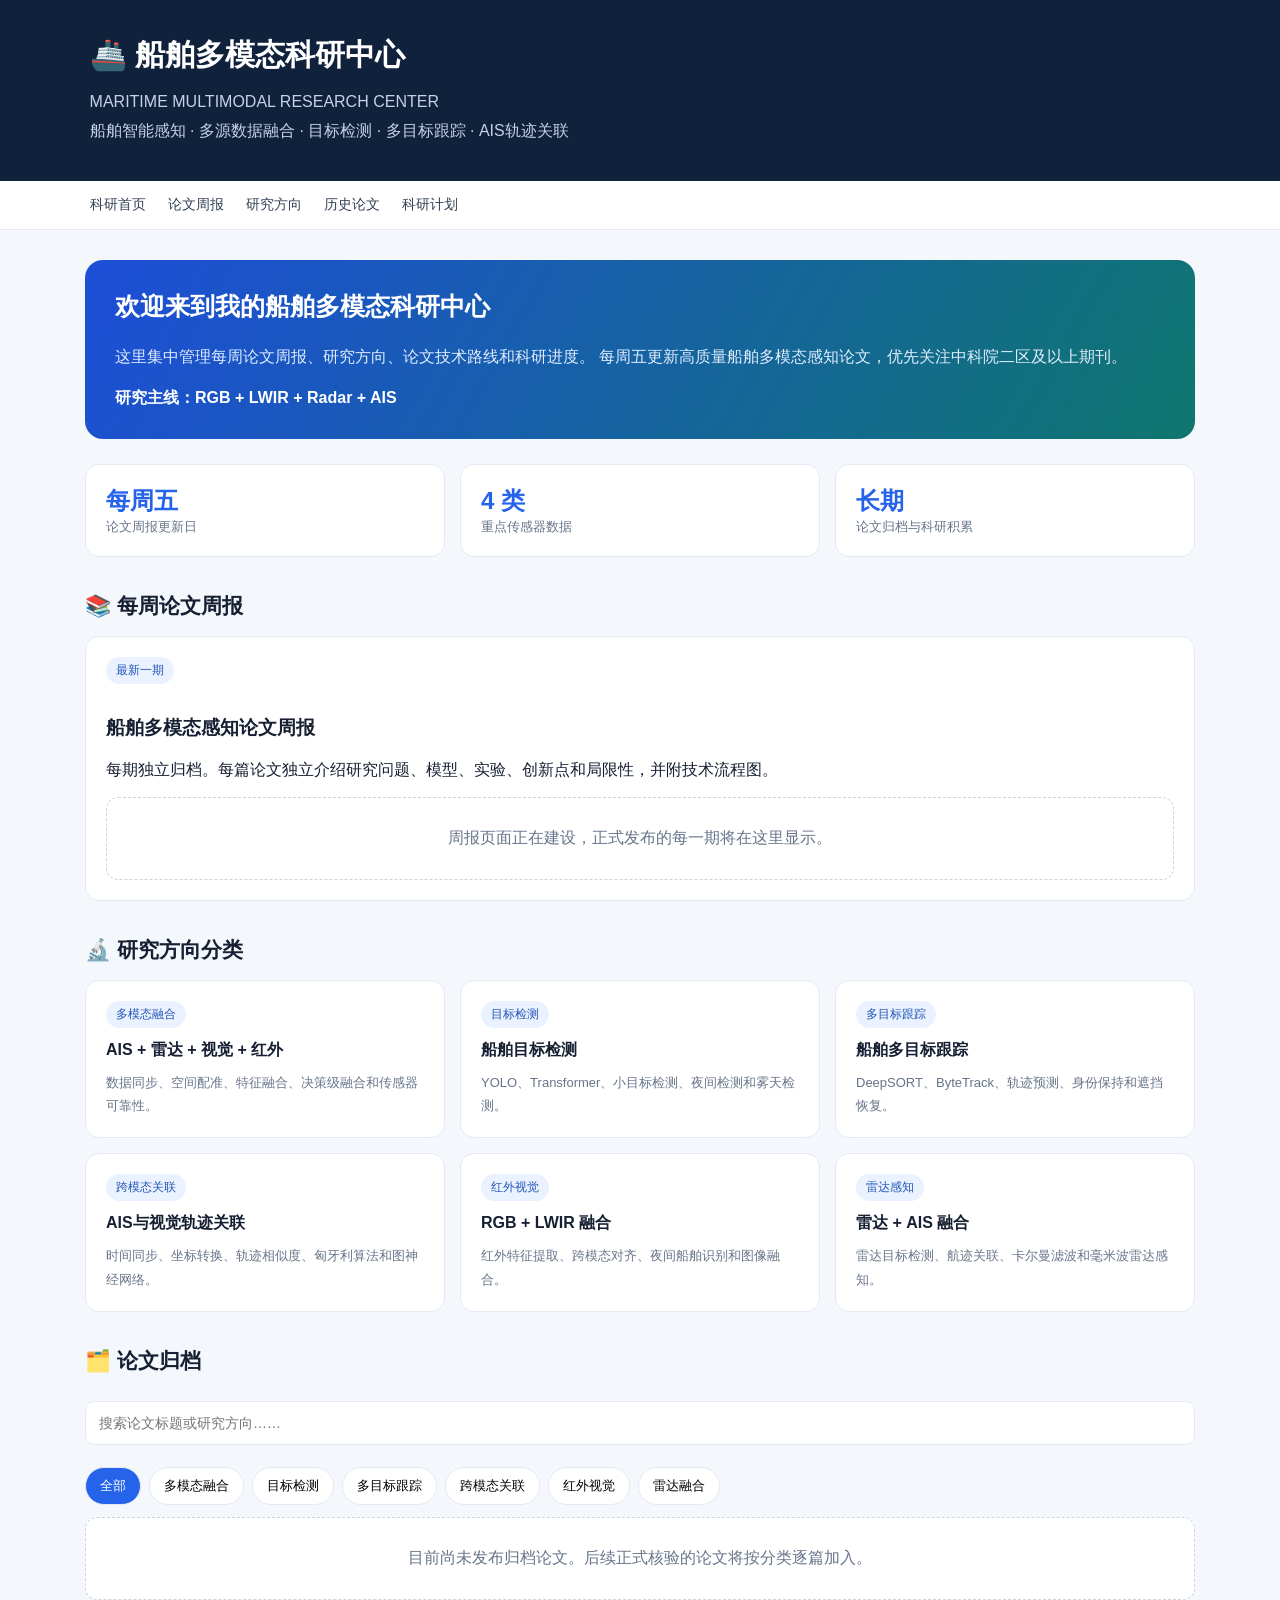
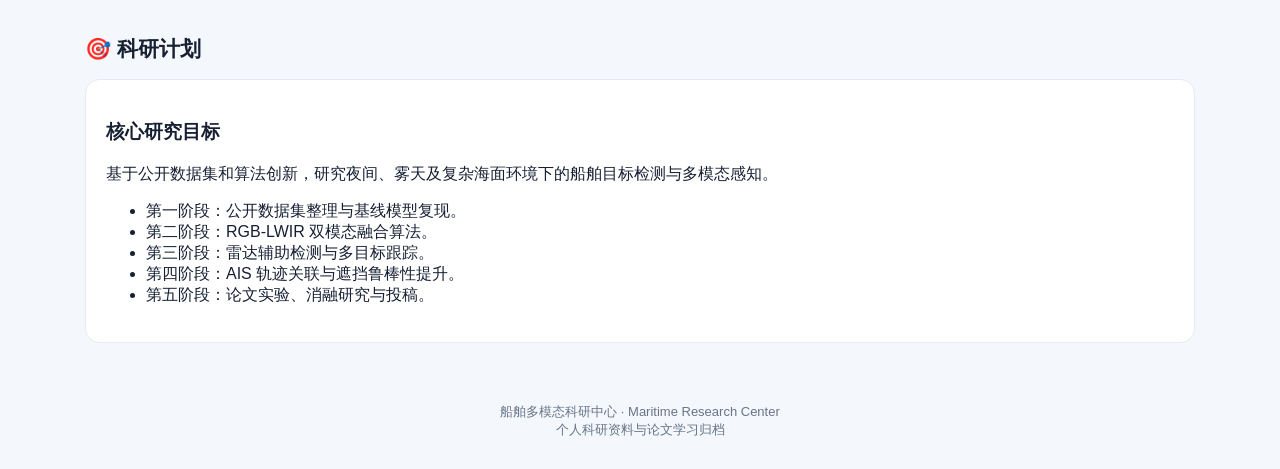
==== index.html @ fa02d057 "Add initial HTML structure for research center" ====
<!DOCTYPE html>
<html lang="zh-CN">
<head>
<meta charset="UTF-8">
<meta name="viewport" content="width=device-width, initial-scale=1.0">
<title>船舶多模态科研中心</title>
<style>
:root {
  --bg:#f4f7fb;--card:#fff;--text:#172033;
  --muted:#68758a;--blue:#2563eb;--line:#e5eaf2;
}
*{box-sizing:border-box}
body{margin:0;background:var(--bg);color:var(--text);
font-family:"Microsoft YaHei",Arial,sans-serif}
header{background:#10213c;color:white;padding:35px 7%}
header h1{font-size:30px;margin:0 0 12px}
header p{color:#c5d2e5;line-height:1.8;margin:0}
nav{background:white;padding:15px 7%;display:flex;
gap:22px;flex-wrap:wrap;border-bottom:1px solid var(--line)}
nav a{color:#334155;text-decoration:none;font-size:14px}
nav a:hover{color:var(--blue)}
main{max-width:1150px;margin:30px auto;padding:0 20px}
.hero{background:linear-gradient(120deg,#1d4ed8,#0f766e);
color:white;border-radius:18px;padding:30px;margin-bottom:25px}
.hero h2{margin-top:0;font-size:25px}
.hero p{line-height:1.8;color:#e0edff}
.stats{display:grid;grid-template-columns:repeat(3,1fr);
gap:15px;margin:20px 0}
.stat,.panel,.category{background:var(--card);
border:1px solid var(--line);border-radius:14px;padding:20px}
.stat strong{font-size:24px;color:var(--blue);display:block}
.stat span{font-size:13px;color:var(--muted)}
h2.section{font-size:21px;margin:35px 0 16px}
.grid{display:grid;grid-template-columns:repeat(3,1fr);gap:15px}
.category{cursor:pointer;transition:.2s}
.category:hover{border-color:var(--blue);transform:translateY(-2px)}
.category h3{font-size:16px;margin:0 0 10px}
.category p{font-size:13px;color:var(--muted);line-height:1.8;margin:0}
.tag{display:inline-block;background:#eaf1ff;color:#2457b5;
padding:5px 10px;border-radius:20px;font-size:12px;margin-bottom:12px}
.search{width:100%;padding:13px;border:1px solid var(--line);
border-radius:9px;font-size:14px;margin:10px 0}
.filters{display:flex;flex-wrap:wrap;gap:8px;margin:12px 0}
.filters button{border:1px solid var(--line);background:white;
padding:9px 14px;border-radius:20px;cursor:pointer}
.filters button.active{background:var(--blue);color:white}
.report{padding:18px;border:1px solid var(--line);
border-radius:12px;margin:12px 0;background:white}
.report h3{margin:0 0 8px;font-size:17px}
.report p{color:var(--muted);font-size:13px;line-height:1.8}
.empty{padding:30px;text-align:center;color:var(--muted);
background:white;border:1px dashed #cbd5e1;border-radius:12px}
footer{text-align:center;padding:30px;color:var(--muted);font-size:13px}
@media(max-width:700px){
.grid{grid-template-columns:1fr}
.stats{grid-template-columns:1fr}
header h1{font-size:24px}
}
</style>
</head>
<body>

<header>
<h1>🚢 船舶多模态科研中心</h1>
<p>MARITIME MULTIMODAL RESEARCH CENTER</p>
<p>船舶智能感知 · 多源数据融合 · 目标检测 · 多目标跟踪 · AIS轨迹关联</p>
</header>

<nav>
<a href="#home">科研首页</a>
<a href="#weekly">论文周报</a>
<a href="#categories">研究方向</a>
<a href="#archive">历史论文</a>
<a href="#plan">科研计划</a>
</nav>

<main id="home">
<section class="hero">
<h2>欢迎来到我的船舶多模态科研中心</h2>
<p>这里集中管理每周论文周报、研究方向、论文技术路线和科研进度。
每周五更新高质量船舶多模态感知论文，优先关注中科院二区及以上期刊。</p>
<strong>研究主线：RGB + LWIR + Radar + AIS</strong>
</section>

<div class="stats">
<div class="stat"><strong>每周五</strong><span>论文周报更新日</span></div>
<div class="stat"><strong>4 类</strong><span>重点传感器数据</span></div>
<div class="stat"><strong>长期</strong><span>论文归档与科研积累</span></div>
</div>

<h2 class="section" id="weekly">📚 每周论文周报</h2>
<div class="panel">
<span class="tag">最新一期</span>
<h3>船舶多模态感知论文周报</h3>
<p>每期独立归档。每篇论文独立介绍研究问题、模型、实验、创新点和局限性，并附技术流程图。</p>
<div class="empty">周报页面正在建设，正式发布的每一期将在这里显示。</div>
</div>

<h2 class="section" id="categories">🔬 研究方向分类</h2>
<div class="grid">
<div class="category" data-cat="fusion">
<span class="tag">多模态融合</span>
<h3>AIS + 雷达 + 视觉 + 红外</h3>
<p>数据同步、空间配准、特征融合、决策级融合和传感器可靠性。</p>
</div>
<div class="category" data-cat="detection">
<span class="tag">目标检测</span>
<h3>船舶目标检测</h3>
<p>YOLO、Transformer、小目标检测、夜间检测和雾天检测。</p>
</div>
<div class="category" data-cat="tracking">
<span class="tag">多目标跟踪</span>
<h3>船舶多目标跟踪</h3>
<p>DeepSORT、ByteTrack、轨迹预测、身份保持和遮挡恢复。</p>
</div>
<div class="category" data-cat="association">
<span class="tag">跨模态关联</span>
<h3>AIS与视觉轨迹关联</h3>
<p>时间同步、坐标转换、轨迹相似度、匈牙利算法和图神经网络。</p>
</div>
<div class="category" data-cat="infrared">
<span class="tag">红外视觉</span>
<h3>RGB + LWIR 融合</h3>
<p>红外特征提取、跨模态对齐、夜间船舶识别和图像融合。</p>
</div>
<div class="category" data-cat="radar">
<span class="tag">雷达感知</span>
<h3>雷达 + AIS 融合</h3>
<p>雷达目标检测、航迹关联、卡尔曼滤波和毫米波雷达感知。</p>
</div>
</div>

<h2 class="section" id="archive">🗂️ 论文归档</h2>
<input class="search" id="search" placeholder="搜索论文标题或研究方向……">
<div class="filters" id="filters">
<button class="active" data-filter="all">全部</button>
<button data-filter="fusion">多模态融合</button>
<button data-filter="detection">目标检测</button>
<button data-filter="tracking">多目标跟踪</button>
<button data-filter="association">跨模态关联</button>
<button data-filter="infrared">红外视觉</button>
<button data-filter="radar">雷达融合</button>
</div>
<div id="reports">
<div class="empty">目前尚未发布归档论文。后续正式核验的论文将按分类逐篇加入。</div>
</div>

<h2 class="section" id="plan">🎯 科研计划</h2>
<div class="panel">
<h3>核心研究目标</h3>
<p>基于公开数据集和算法创新，研究夜间、雾天及复杂海面环境下的船舶目标检测与多模态感知。</p>
<ul>
<li>第一阶段：公开数据集整理与基线模型复现。</li>
<li>第二阶段：RGB-LWIR 双模态融合算法。</li>
<li>第三阶段：雷达辅助检测与多目标跟踪。</li>
<li>第四阶段：AIS 轨迹关联与遮挡鲁棒性提升。</li>
<li>第五阶段：论文实验、消融研究与投稿。</li>
</ul>
</div>
</main>

<footer>
船舶多模态科研中心 · Maritime Research Center<br>
个人科研资料与论文学习归档
</footer>

<script>
const buttons=document.querySelectorAll('#filters button');
const search=document.getElementById('search');
const cards=document.querySelectorAll('.category');
let current='all';

function update(){
 const q=search.value.toLowerCase();
 cards.forEach(card=>{
  const category=card.dataset.cat;
  const visible=(current==='all'||category===current)&&
   card.innerText.toLowerCase().includes(q);
  card.style.display=visible?'block':'none';
 });
}
buttons.forEach(btn=>{
 btn.addEventListener('click',()=>{
  current=btn.dataset.filter;
  buttons.forEach(b=>b.classList.remove('active'));
  btn.classList.add('active');
  update();
 });
});
search.addEventListener('input',update);
cards.forEach(card=>{
 card.addEventListener('click',()=>{
  current=card.dataset.cat;
  buttons.forEach(b=>{
   b.classList.toggle('active',b.dataset.filter===current);
  });
  update();
  document.getElementById('archive').scrollIntoView({behavior:'smooth'});
 });
});
</script>
</body>
</html>
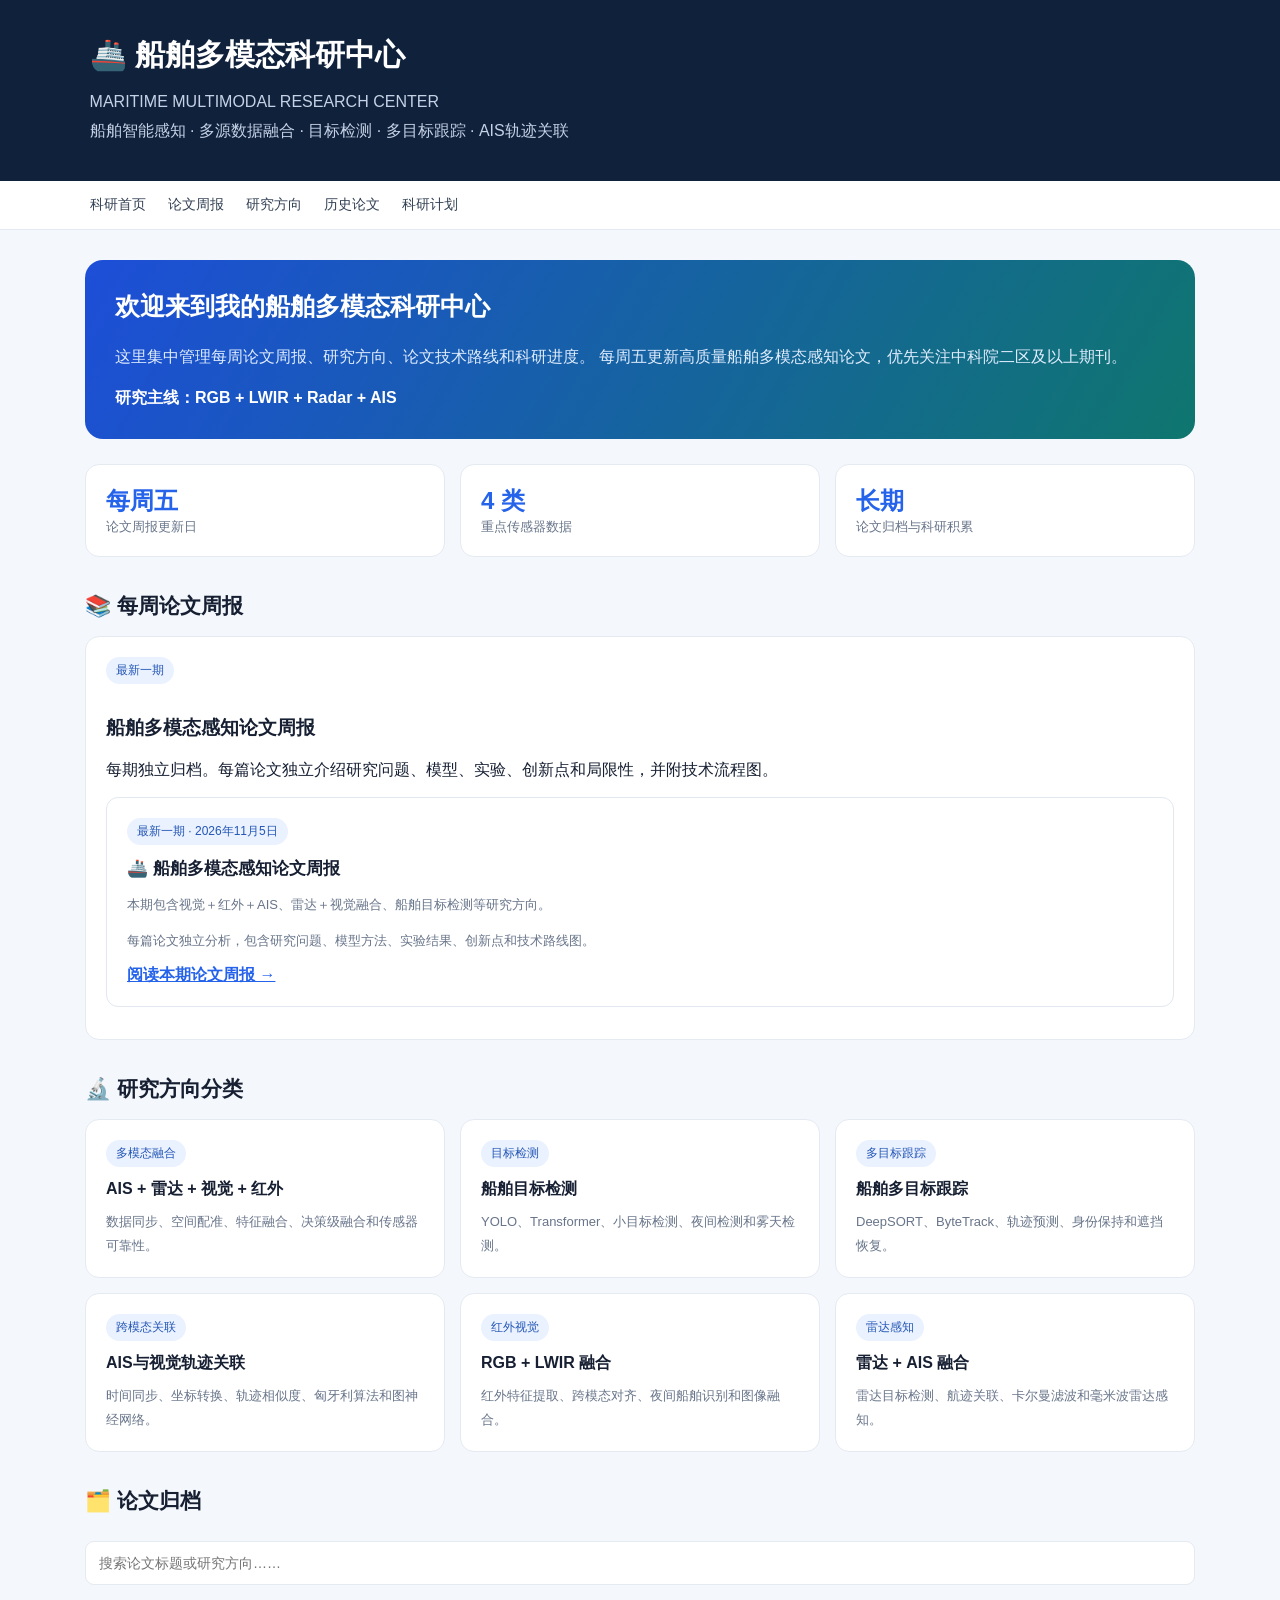
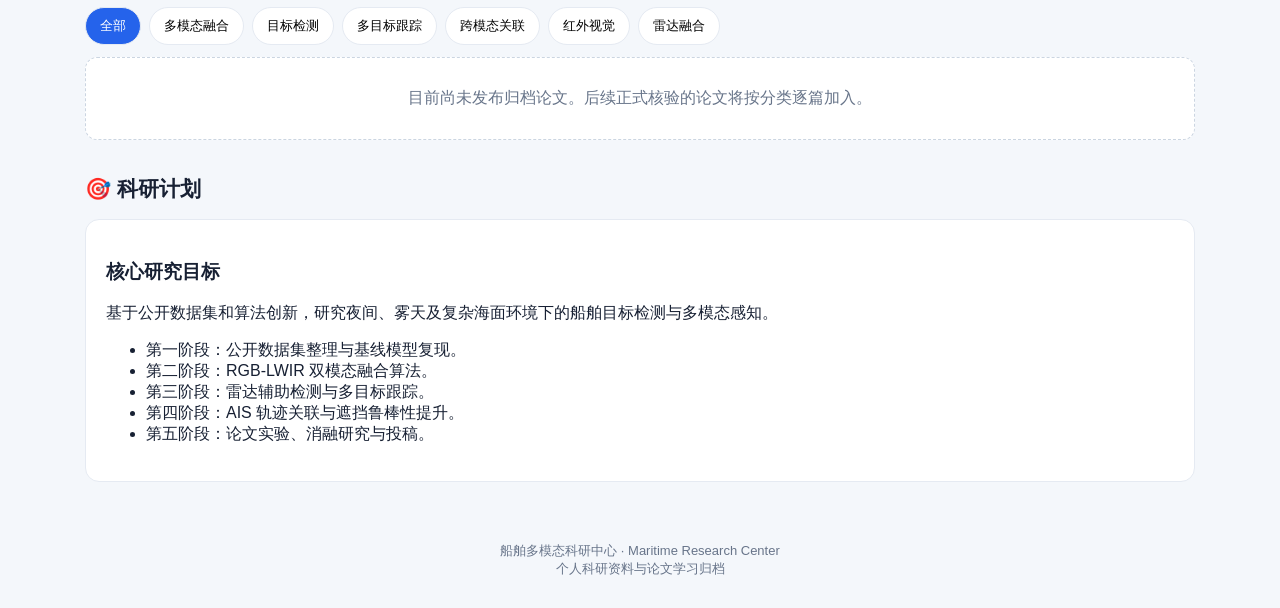
==== commit a8129d40: "Connect weekly report to homepage Added a new report section with details about the latest issue of " ====
--- a/index.html
+++ b/index.html
@@ -94,7 +94,17 @@
 <span class="tag">最新一期</span>
 <h3>船舶多模态感知论文周报</h3>
 <p>每期独立归档。每篇论文独立介绍研究问题、模型、实验、创新点和局限性，并附技术流程图。</p>
-<div class="empty">周报页面正在建设，正式发布的每一期将在这里显示。</div>
+
+<div class="report" style="padding:20px;border:1px solid #e2e8f0;border-radius:12px;margin-top:15px;background:white">
+  <span class="tag">最新一期 · 2026年11月5日</span>
+  <h3>🚢 船舶多模态感知论文周报</h3>
+  <p>本期包含视觉＋红外＋AIS、雷达＋视觉融合、船舶目标检测等研究方向。</p>
+  <p>每篇论文独立分析，包含研究问题、模型方法、实验结果、创新点和技术路线图。</p>
+  <a href="reports/2026-11-05.html" target="_blank" style="color:#2563eb;font-weight:bold">
+    阅读本期论文周报 →
+  </a>
+</div>
+
 </div>
 
 <h2 class="section" id="categories">🔬 研究方向分类</h2>
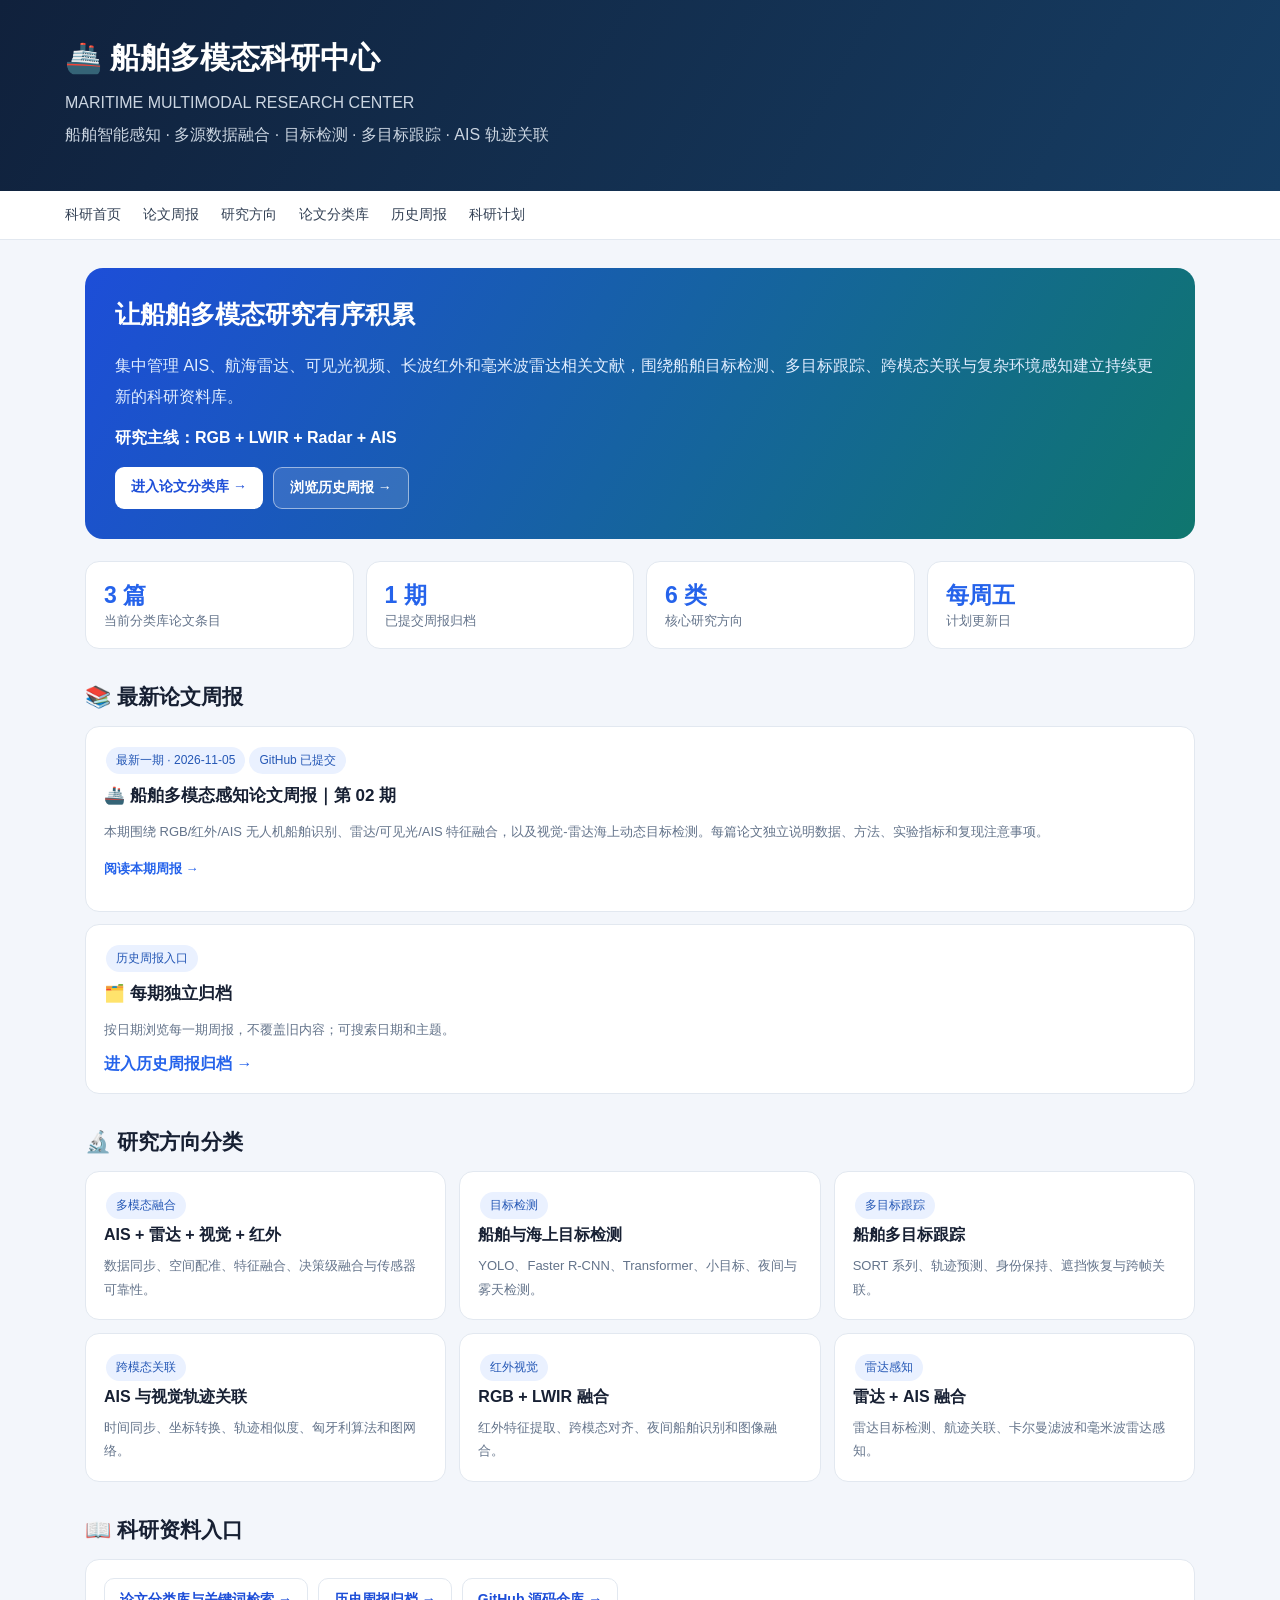
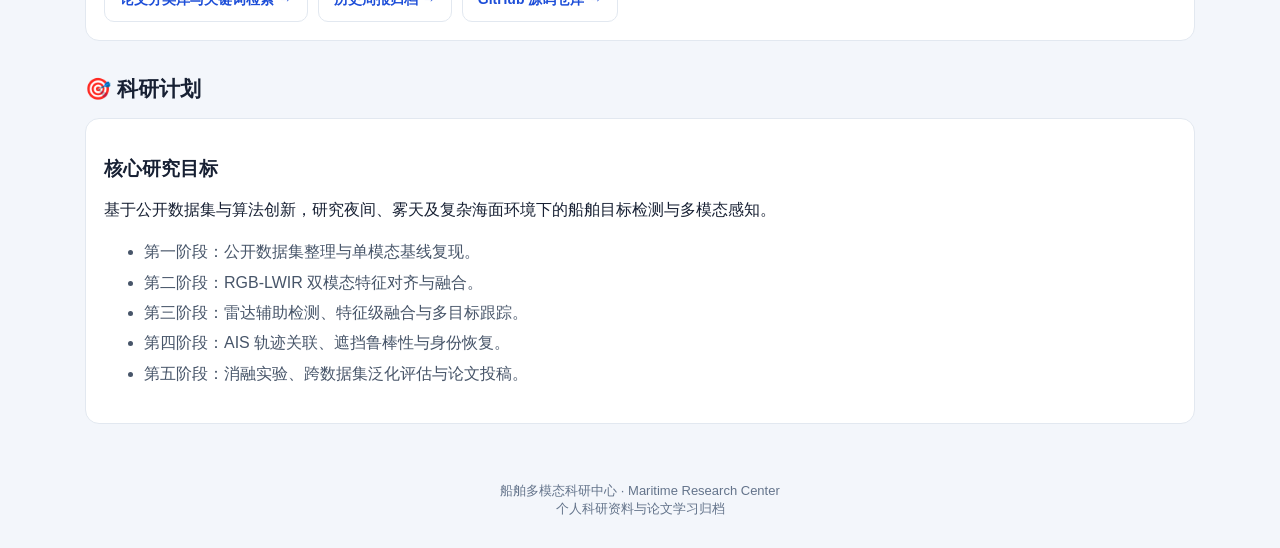
==== commit b3905fbc: "Build research center homepage navigation" ====
--- a/index.html
+++ b/index.html
@@ -1,214 +1,90 @@
-
 <!DOCTYPE html>
 <html lang="zh-CN">
 <head>
 <meta charset="UTF-8">
-<meta name="viewport" content="width=device-width, initial-scale=1.0">
+<meta name="viewport" content="width=device-width, initial-scale=1">
+<meta name="description" content="船舶多模态科研中心：AIS、雷达、可见光、长波红外融合，船舶检测、跟踪与轨迹关联研究。">
 <title>船舶多模态科研中心</title>
 <style>
-:root {
-  --bg:#f4f7fb;--card:#fff;--text:#172033;
-  --muted:#68758a;--blue:#2563eb;--line:#e5eaf2;
-}
-*{box-sizing:border-box}
-body{margin:0;background:var(--bg);color:var(--text);
-font-family:"Microsoft YaHei",Arial,sans-serif}
-header{background:#10213c;color:white;padding:35px 7%}
-header h1{font-size:30px;margin:0 0 12px}
-header p{color:#c5d2e5;line-height:1.8;margin:0}
-nav{background:white;padding:15px 7%;display:flex;
-gap:22px;flex-wrap:wrap;border-bottom:1px solid var(--line)}
-nav a{color:#334155;text-decoration:none;font-size:14px}
-nav a:hover{color:var(--blue)}
-main{max-width:1150px;margin:30px auto;padding:0 20px}
-.hero{background:linear-gradient(120deg,#1d4ed8,#0f766e);
-color:white;border-radius:18px;padding:30px;margin-bottom:25px}
-.hero h2{margin-top:0;font-size:25px}
-.hero p{line-height:1.8;color:#e0edff}
-.stats{display:grid;grid-template-columns:repeat(3,1fr);
-gap:15px;margin:20px 0}
-.stat,.panel,.category{background:var(--card);
-border:1px solid var(--line);border-radius:14px;padding:20px}
-.stat strong{font-size:24px;color:var(--blue);display:block}
-.stat span{font-size:13px;color:var(--muted)}
-h2.section{font-size:21px;margin:35px 0 16px}
-.grid{display:grid;grid-template-columns:repeat(3,1fr);gap:15px}
-.category{cursor:pointer;transition:.2s}
-.category:hover{border-color:var(--blue);transform:translateY(-2px)}
-.category h3{font-size:16px;margin:0 0 10px}
-.category p{font-size:13px;color:var(--muted);line-height:1.8;margin:0}
-.tag{display:inline-block;background:#eaf1ff;color:#2457b5;
-padding:5px 10px;border-radius:20px;font-size:12px;margin-bottom:12px}
-.search{width:100%;padding:13px;border:1px solid var(--line);
-border-radius:9px;font-size:14px;margin:10px 0}
-.filters{display:flex;flex-wrap:wrap;gap:8px;margin:12px 0}
-.filters button{border:1px solid var(--line);background:white;
-padding:9px 14px;border-radius:20px;cursor:pointer}
-.filters button.active{background:var(--blue);color:white}
-.report{padding:18px;border:1px solid var(--line);
-border-radius:12px;margin:12px 0;background:white}
-.report h3{margin:0 0 8px;font-size:17px}
-.report p{color:var(--muted);font-size:13px;line-height:1.8}
-.empty{padding:30px;text-align:center;color:var(--muted);
-background:white;border:1px dashed #cbd5e1;border-radius:12px}
-footer{text-align:center;padding:30px;color:var(--muted);font-size:13px}
-@media(max-width:700px){
-.grid{grid-template-columns:1fr}
-.stats{grid-template-columns:1fr}
-header h1{font-size:24px}
-}
+:root{--bg:#f3f6fb;--card:#fff;--text:#172033;--muted:#64748b;--blue:#2563eb;--line:#e2e8f0;--navy:#10213c}
+*{box-sizing:border-box}html{scroll-behavior:smooth}body{margin:0;background:var(--bg);color:var(--text);font-family:"Microsoft YaHei",Arial,sans-serif}
+header{background:linear-gradient(120deg,#10213c,#163d63);color:#fff;padding:38px max(5%,calc((100% - 1150px)/2))}
+header h1{font-size:30px;margin:0 0 10px}header p{color:#cbd5e1;line-height:1.8;margin:3px 0}
+nav{background:#fff;padding:15px max(5%,calc((100% - 1150px)/2));display:flex;gap:22px;flex-wrap:wrap;border-bottom:1px solid var(--line);position:sticky;top:0;z-index:5}
+nav a{color:#334155;text-decoration:none;font-size:14px}nav a:hover{color:var(--blue)}
+main{max-width:1150px;margin:28px auto;padding:0 20px}.hero{background:linear-gradient(120deg,#1d4ed8,#0f766e);color:white;border-radius:18px;padding:30px;margin-bottom:22px}
+.hero h2{margin-top:0;font-size:25px}.hero p{line-height:1.9;color:#e0edff}.actions{display:flex;gap:10px;flex-wrap:wrap;margin-top:18px}.actions a{display:inline-block;padding:11px 16px;border-radius:9px;background:#fff;color:#1d4ed8;font-weight:700;text-decoration:none;font-size:14px}.actions a.secondary{background:#ffffff20;color:#fff;border:1px solid #ffffff80}
+.stats{display:grid;grid-template-columns:repeat(4,1fr);gap:12px;margin:18px 0 28px}.stat,.panel,.category,.report{background:var(--card);border:1px solid var(--line);border-radius:14px;padding:18px}.stat strong{font-size:23px;color:var(--blue);display:block}.stat span{font-size:13px;color:var(--muted)}
+h2.section{font-size:21px;margin:34px 0 15px}.grid{display:grid;grid-template-columns:repeat(3,1fr);gap:13px}.category{display:block;color:inherit;text-decoration:none;transition:.2s}.category:hover{border-color:var(--blue);transform:translateY(-2px)}.category h3{font-size:16px;margin:4px 0 8px}.category p{font-size:13px;color:var(--muted);line-height:1.8;margin:0}
+.tag{display:inline-block;background:#eaf1ff;color:#2457b5;padding:5px 10px;border-radius:20px;font-size:12px;margin:2px}
+.report{margin:12px 0}.report h3{margin:8px 0;font-size:17px}.report p{color:var(--muted);font-size:13px;line-height:1.8}.report a{font-weight:700;color:var(--blue);text-decoration:none}
+.links{display:flex;gap:10px;flex-wrap:wrap}.links a{display:inline-block;background:#fff;border:1px solid var(--line);padding:12px 15px;border-radius:10px;color:#1d4ed8;text-decoration:none;font-weight:700;font-size:14px}
+ul{line-height:1.9;color:#475569}footer{text-align:center;padding:30px;color:var(--muted);font-size:13px}
+@media(max-width:760px){.grid{grid-template-columns:1fr}.stats{grid-template-columns:repeat(2,1fr)}header h1{font-size:24px}.hero{padding:22px}}
 </style>
 </head>
 <body>
-
 <header>
 <h1>🚢 船舶多模态科研中心</h1>
 <p>MARITIME MULTIMODAL RESEARCH CENTER</p>
-<p>船舶智能感知 · 多源数据融合 · 目标检测 · 多目标跟踪 · AIS轨迹关联</p>
+<p>船舶智能感知 · 多源数据融合 · 目标检测 · 多目标跟踪 · AIS 轨迹关联</p>
 </header>
-
 <nav>
-<a href="#home">科研首页</a>
-<a href="#weekly">论文周报</a>
-<a href="#categories">研究方向</a>
-<a href="#archive">历史论文</a>
-<a href="#plan">科研计划</a>
+<a href="#home">科研首页</a><a href="#weekly">论文周报</a><a href="#categories">研究方向</a><a href="papers/index.html">论文分类库</a><a href="reports/index.html">历史周报</a><a href="#plan">科研计划</a>
 </nav>
-
 <main id="home">
 <section class="hero">
-<h2>欢迎来到我的船舶多模态科研中心</h2>
-<p>这里集中管理每周论文周报、研究方向、论文技术路线和科研进度。
-每周五更新高质量船舶多模态感知论文，优先关注中科院二区及以上期刊。</p>
+<h2>让船舶多模态研究有序积累</h2>
+<p>集中管理 AIS、航海雷达、可见光视频、长波红外和毫米波雷达相关文献，围绕船舶目标检测、多目标跟踪、跨模态关联与复杂环境感知建立持续更新的科研资料库。</p>
 <strong>研究主线：RGB + LWIR + Radar + AIS</strong>
+<div class="actions"><a href="papers/index.html">进入论文分类库 →</a><a class="secondary" href="reports/index.html">浏览历史周报 →</a></div>
 </section>
-
 <div class="stats">
-<div class="stat"><strong>每周五</strong><span>论文周报更新日</span></div>
-<div class="stat"><strong>4 类</strong><span>重点传感器数据</span></div>
-<div class="stat"><strong>长期</strong><span>论文归档与科研积累</span></div>
+<div class="stat"><strong>3 篇</strong><span>当前分类库论文条目</span></div>
+<div class="stat"><strong>1 期</strong><span>已提交周报归档</span></div>
+<div class="stat"><strong>6 类</strong><span>核心研究方向</span></div>
+<div class="stat"><strong>每周五</strong><span>计划更新日</span></div>
 </div>
 
-<h2 class="section" id="weekly">📚 每周论文周报</h2>
-<div class="panel">
-<span class="tag">最新一期</span>
-<h3>船舶多模态感知论文周报</h3>
-<p>每期独立归档。每篇论文独立介绍研究问题、模型、实验、创新点和局限性，并附技术流程图。</p>
-
-<div class="report" style="padding:20px;border:1px solid #e2e8f0;border-radius:12px;margin-top:15px;background:white">
-  <span class="tag">最新一期 · 2026年11月5日</span>
-  <h3>🚢 船舶多模态感知论文周报</h3>
-  <p>本期包含视觉＋红外＋AIS、雷达＋视觉融合、船舶目标检测等研究方向。</p>
-  <p>每篇论文独立分析，包含研究问题、模型方法、实验结果、创新点和技术路线图。</p>
-  <a href="reports/2026-11-05.html" target="_blank" style="color:#2563eb;font-weight:bold">
-    阅读本期论文周报 →
-  </a>
-</div>
-
-</div>
+<h2 class="section" id="weekly">📚 最新论文周报</h2>
+<section class="report">
+<span class="tag">最新一期 · 2026-11-05</span><span class="tag">GitHub 已提交</span>
+<h3>🚢 船舶多模态感知论文周报｜第 02 期</h3>
+<p>本期围绕 RGB/红外/AIS 无人机船舶识别、雷达/可见光/AIS 特征融合，以及视觉-雷达海上动态目标检测。每篇论文独立说明数据、方法、实验指标和复现注意事项。</p>
+<p><a href="reports/2026-11-05.html">阅读本期周报 →</a></p>
+</section>
+<section class="report">
+<span class="tag">历史周报入口</span>
+<h3>🗂️ 每期独立归档</h3>
+<p>按日期浏览每一期周报，不覆盖旧内容；可搜索日期和主题。</p>
+<a href="reports/index.html">进入历史周报归档 →</a>
+</section>
 
 <h2 class="section" id="categories">🔬 研究方向分类</h2>
 <div class="grid">
-<div class="category" data-cat="fusion">
-<span class="tag">多模态融合</span>
-<h3>AIS + 雷达 + 视觉 + 红外</h3>
-<p>数据同步、空间配准、特征融合、决策级融合和传感器可靠性。</p>
-</div>
-<div class="category" data-cat="detection">
-<span class="tag">目标检测</span>
-<h3>船舶目标检测</h3>
-<p>YOLO、Transformer、小目标检测、夜间检测和雾天检测。</p>
-</div>
-<div class="category" data-cat="tracking">
-<span class="tag">多目标跟踪</span>
-<h3>船舶多目标跟踪</h3>
-<p>DeepSORT、ByteTrack、轨迹预测、身份保持和遮挡恢复。</p>
-</div>
-<div class="category" data-cat="association">
-<span class="tag">跨模态关联</span>
-<h3>AIS与视觉轨迹关联</h3>
-<p>时间同步、坐标转换、轨迹相似度、匈牙利算法和图神经网络。</p>
-</div>
-<div class="category" data-cat="infrared">
-<span class="tag">红外视觉</span>
-<h3>RGB + LWIR 融合</h3>
-<p>红外特征提取、跨模态对齐、夜间船舶识别和图像融合。</p>
-</div>
-<div class="category" data-cat="radar">
-<span class="tag">雷达感知</span>
-<h3>雷达 + AIS 融合</h3>
-<p>雷达目标检测、航迹关联、卡尔曼滤波和毫米波雷达感知。</p>
-</div>
+<a class="category" href="papers/index.html#p-amgt"><span class="tag">多模态融合</span><h3>AIS + 雷达 + 视觉 + 红外</h3><p>数据同步、空间配准、特征融合、决策级融合与传感器可靠性。</p></a>
+<a class="category" href="papers/index.html#p-vision-radar"><span class="tag">目标检测</span><h3>船舶与海上目标检测</h3><p>YOLO、Faster R-CNN、Transformer、小目标、夜间与雾天检测。</p></a>
+<a class="category" href="papers/index.html#p-amgt"><span class="tag">多目标跟踪</span><h3>船舶多目标跟踪</h3><p>SORT 系列、轨迹预测、身份保持、遮挡恢复与跨帧关联。</p></a>
+<a class="category" href="papers/index.html#p-amgt"><span class="tag">跨模态关联</span><h3>AIS 与视觉轨迹关联</h3><p>时间同步、坐标转换、轨迹相似度、匈牙利算法和图网络。</p></a>
+<a class="category" href="papers/index.html#p-amgt"><span class="tag">红外视觉</span><h3>RGB + LWIR 融合</h3><p>红外特征提取、跨模态对齐、夜间船舶识别和图像融合。</p></a>
+<a class="category" href="papers/index.html#p-feature-ais"><span class="tag">雷达感知</span><h3>雷达 + AIS 融合</h3><p>雷达目标检测、航迹关联、卡尔曼滤波和毫米波雷达感知。</p></a>
 </div>
 
-<h2 class="section" id="archive">🗂️ 论文归档</h2>
-<input class="search" id="search" placeholder="搜索论文标题或研究方向……">
-<div class="filters" id="filters">
-<button class="active" data-filter="all">全部</button>
-<button data-filter="fusion">多模态融合</button>
-<button data-filter="detection">目标检测</button>
-<button data-filter="tracking">多目标跟踪</button>
-<button data-filter="association">跨模态关联</button>
-<button data-filter="infrared">红外视觉</button>
-<button data-filter="radar">雷达融合</button>
-</div>
-<div id="reports">
-<div class="empty">目前尚未发布归档论文。后续正式核验的论文将按分类逐篇加入。</div>
-</div>
+<h2 class="section">📖 科研资料入口</h2>
+<div class="panel links"><a href="papers/index.html">论文分类库与关键词检索 →</a><a href="reports/index.html">历史周报归档 →</a><a href="https://github.com/Defotls/maritime-research-center" target="_blank" rel="noopener">GitHub 源码仓库 →</a></div>
 
 <h2 class="section" id="plan">🎯 科研计划</h2>
-<div class="panel">
+<section class="panel">
 <h3>核心研究目标</h3>
-<p>基于公开数据集和算法创新，研究夜间、雾天及复杂海面环境下的船舶目标检测与多模态感知。</p>
+<p>基于公开数据集与算法创新，研究夜间、雾天及复杂海面环境下的船舶目标检测与多模态感知。</p>
 <ul>
-<li>第一阶段：公开数据集整理与基线模型复现。</li>
-<li>第二阶段：RGB-LWIR 双模态融合算法。</li>
-<li>第三阶段：雷达辅助检测与多目标跟踪。</li>
-<li>第四阶段：AIS 轨迹关联与遮挡鲁棒性提升。</li>
-<li>第五阶段：论文实验、消融研究与投稿。</li>
+<li>第一阶段：公开数据集整理与单模态基线复现。</li>
+<li>第二阶段：RGB-LWIR 双模态特征对齐与融合。</li>
+<li>第三阶段：雷达辅助检测、特征级融合与多目标跟踪。</li>
+<li>第四阶段：AIS 轨迹关联、遮挡鲁棒性与身份恢复。</li>
+<li>第五阶段：消融实验、跨数据集泛化评估与论文投稿。</li>
 </ul>
-</div>
+</section>
 </main>
-
-<footer>
-船舶多模态科研中心 · Maritime Research Center<br>
-个人科研资料与论文学习归档
-</footer>
-
-<script>
-const buttons=document.querySelectorAll('#filters button');
-const search=document.getElementById('search');
-const cards=document.querySelectorAll('.category');
-let current='all';
-
-function update(){
- const q=search.value.toLowerCase();
- cards.forEach(card=>{
-  const category=card.dataset.cat;
-  const visible=(current==='all'||category===current)&&
-   card.innerText.toLowerCase().includes(q);
-  card.style.display=visible?'block':'none';
- });
-}
-buttons.forEach(btn=>{
- btn.addEventListener('click',()=>{
-  current=btn.dataset.filter;
-  buttons.forEach(b=>b.classList.remove('active'));
-  btn.classList.add('active');
-  update();
- });
-});
-search.addEventListener('input',update);
-cards.forEach(card=>{
- card.addEventListener('click',()=>{
-  current=card.dataset.cat;
-  buttons.forEach(b=>{
-   b.classList.toggle('active',b.dataset.filter===current);
-  });
-  update();
-  document.getElementById('archive').scrollIntoView({behavior:'smooth'});
- });
-});
-</script>
-</body>
-</html>
+<footer>船舶多模态科研中心 · Maritime Research Center<br>个人科研资料与论文学习归档</footer>
+</body></html>
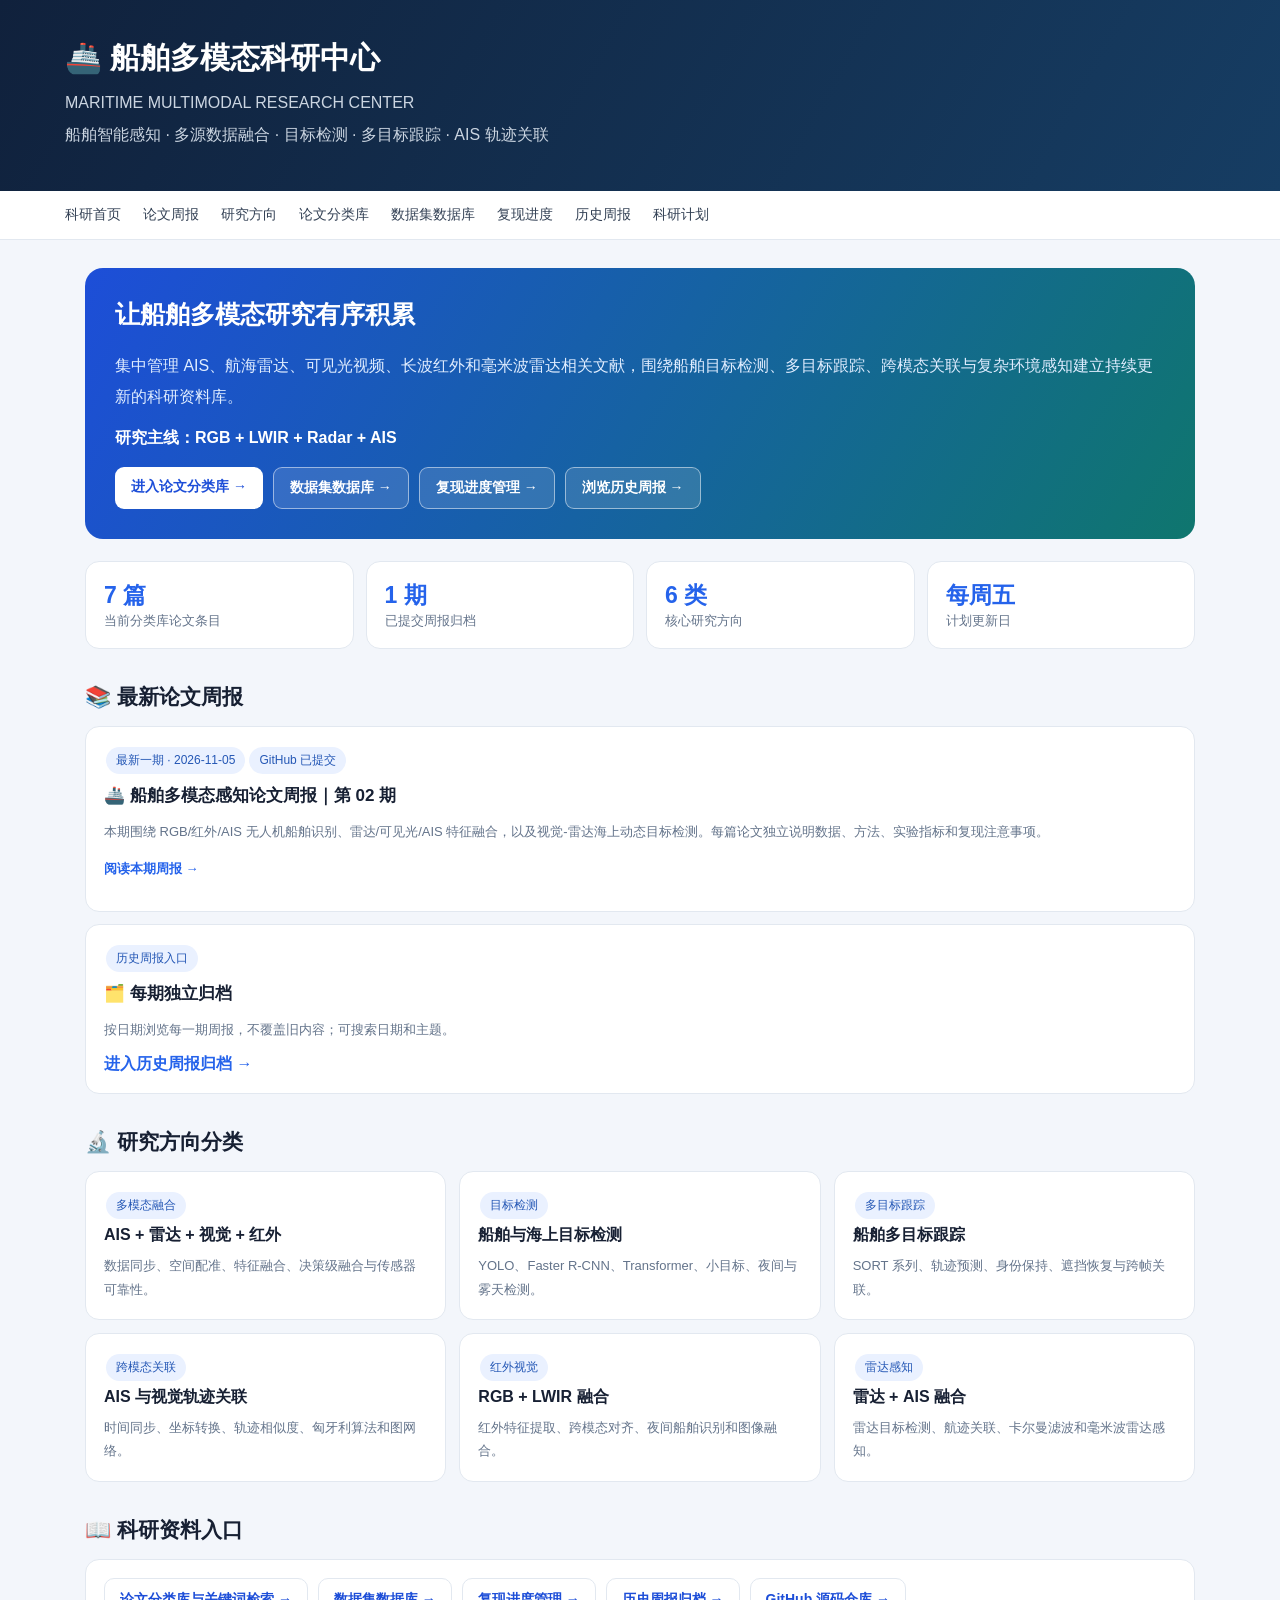
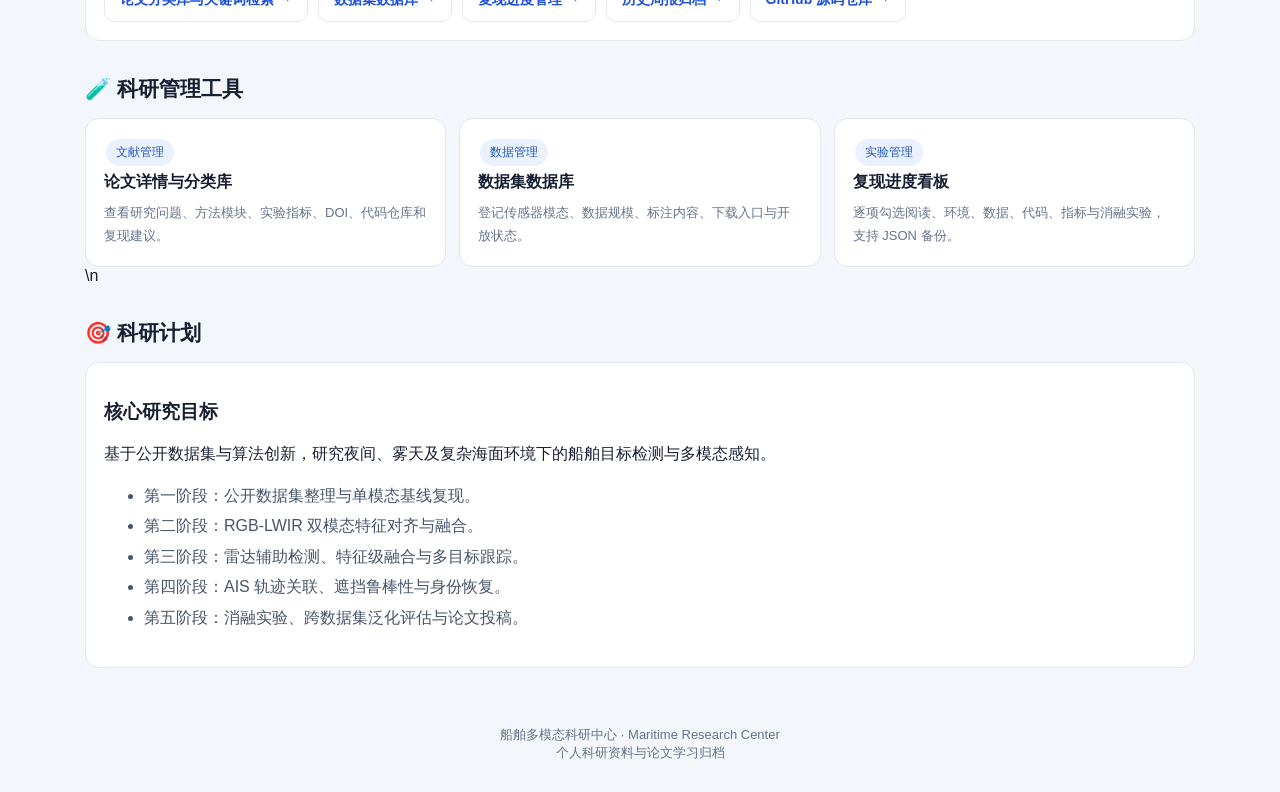
==== commit dbef98dd: "Upgrade maritime research center with paper details, dataset library and reproducibility tracker" ====
--- a/index.html
+++ b/index.html
@@ -30,17 +30,17 @@
 <p>船舶智能感知 · 多源数据融合 · 目标检测 · 多目标跟踪 · AIS 轨迹关联</p>
 </header>
 <nav>
-<a href="#home">科研首页</a><a href="#weekly">论文周报</a><a href="#categories">研究方向</a><a href="papers/index.html">论文分类库</a><a href="reports/index.html">历史周报</a><a href="#plan">科研计划</a>
+<a href="#home">科研首页</a><a href="#weekly">论文周报</a><a href="#categories">研究方向</a><a href="papers/index.html">论文分类库</a><a href="datasets/index.html">数据集数据库</a><a href="progress/index.html">复现进度</a><a href="reports/index.html">历史周报</a><a href="#plan">科研计划</a>
 </nav>
 <main id="home">
 <section class="hero">
 <h2>让船舶多模态研究有序积累</h2>
 <p>集中管理 AIS、航海雷达、可见光视频、长波红外和毫米波雷达相关文献，围绕船舶目标检测、多目标跟踪、跨模态关联与复杂环境感知建立持续更新的科研资料库。</p>
 <strong>研究主线：RGB + LWIR + Radar + AIS</strong>
-<div class="actions"><a href="papers/index.html">进入论文分类库 →</a><a class="secondary" href="reports/index.html">浏览历史周报 →</a></div>
+<div class="actions"><a href="papers/index.html">进入论文分类库 →</a><a class="secondary" href="datasets/index.html">数据集数据库 →</a><a class="secondary" href="progress/index.html">复现进度管理 →</a><a class="secondary" href="reports/index.html">浏览历史周报 →</a></div>
 </section>
 <div class="stats">
-<div class="stat"><strong>3 篇</strong><span>当前分类库论文条目</span></div>
+<div class="stat"><strong>7 篇</strong><span>当前分类库论文条目</span></div>
 <div class="stat"><strong>1 期</strong><span>已提交周报归档</span></div>
 <div class="stat"><strong>6 类</strong><span>核心研究方向</span></div>
 <div class="stat"><strong>每周五</strong><span>计划更新日</span></div>
@@ -71,9 +71,16 @@
 </div>
 
 <h2 class="section">📖 科研资料入口</h2>
-<div class="panel links"><a href="papers/index.html">论文分类库与关键词检索 →</a><a href="reports/index.html">历史周报归档 →</a><a href="https://github.com/Defotls/maritime-research-center" target="_blank" rel="noopener">GitHub 源码仓库 →</a></div>
+<div class="panel links"><a href="papers/index.html">论文分类库与关键词检索 →</a><a href="datasets/index.html">数据集数据库 →</a><a href="progress/index.html">复现进度管理 →</a><a href="reports/index.html">历史周报归档 →</a><a href="https://github.com/Defotls/maritime-research-center" target="_blank" rel="noopener">GitHub 源码仓库 →</a></div>
 
-<h2 class="section" id="plan">🎯 科研计划</h2>
+
+<h2 class="section">🧪 科研管理工具</h2>
+<div class="grid">
+<a class="category" href="papers/index.html"><span class="tag">文献管理</span><h3>论文详情与分类库</h3><p>查看研究问题、方法模块、实验指标、DOI、代码仓库和复现建议。</p></a>
+<a class="category" href="datasets/index.html"><span class="tag">数据管理</span><h3>数据集数据库</h3><p>登记传感器模态、数据规模、标注内容、下载入口与开放状态。</p></a>
+<a class="category" href="progress/index.html"><span class="tag">实验管理</span><h3>复现进度看板</h3><p>逐项勾选阅读、环境、数据、代码、指标与消融实验，支持 JSON 备份。</p></a>
+</div>
+\n<h2 class="section" id="plan">🎯 科研计划</h2>
 <section class="panel">
 <h3>核心研究目标</h3>
 <p>基于公开数据集与算法创新，研究夜间、雾天及复杂海面环境下的船舶目标检测与多模态感知。</p>
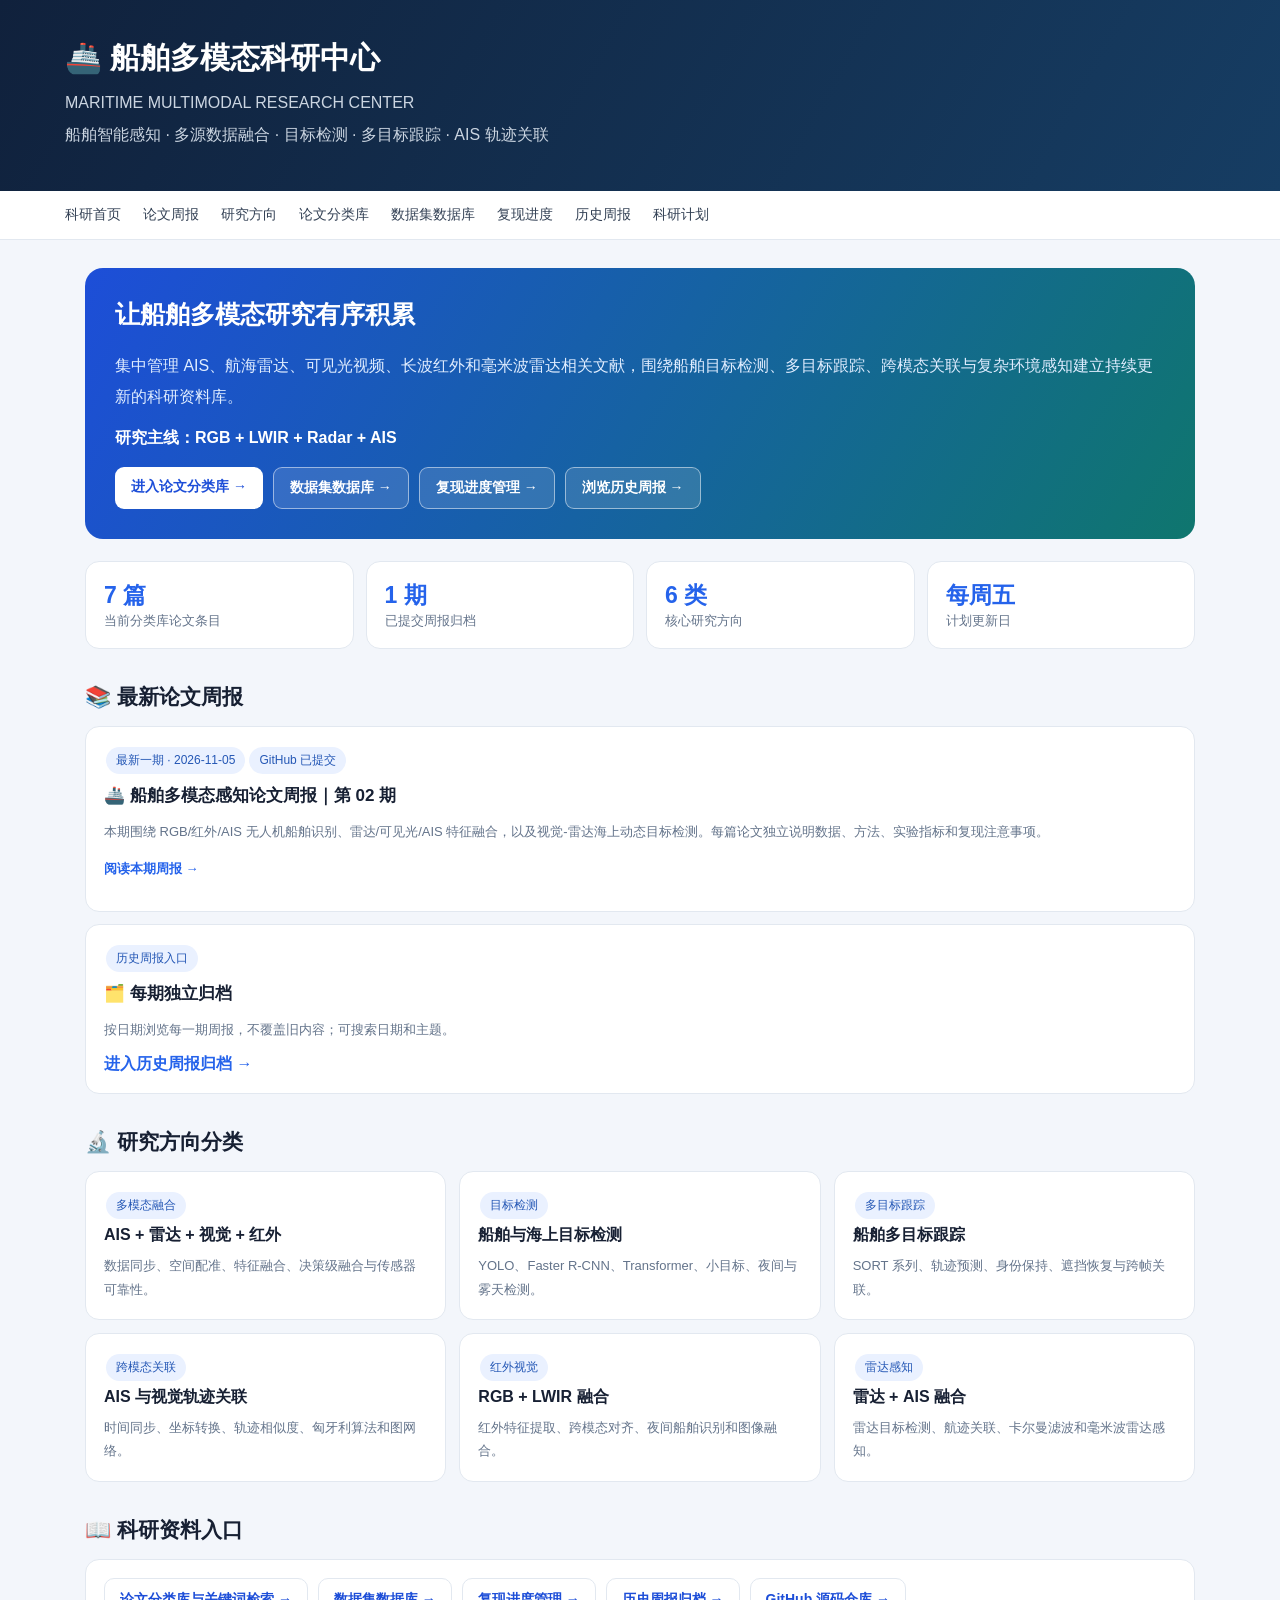
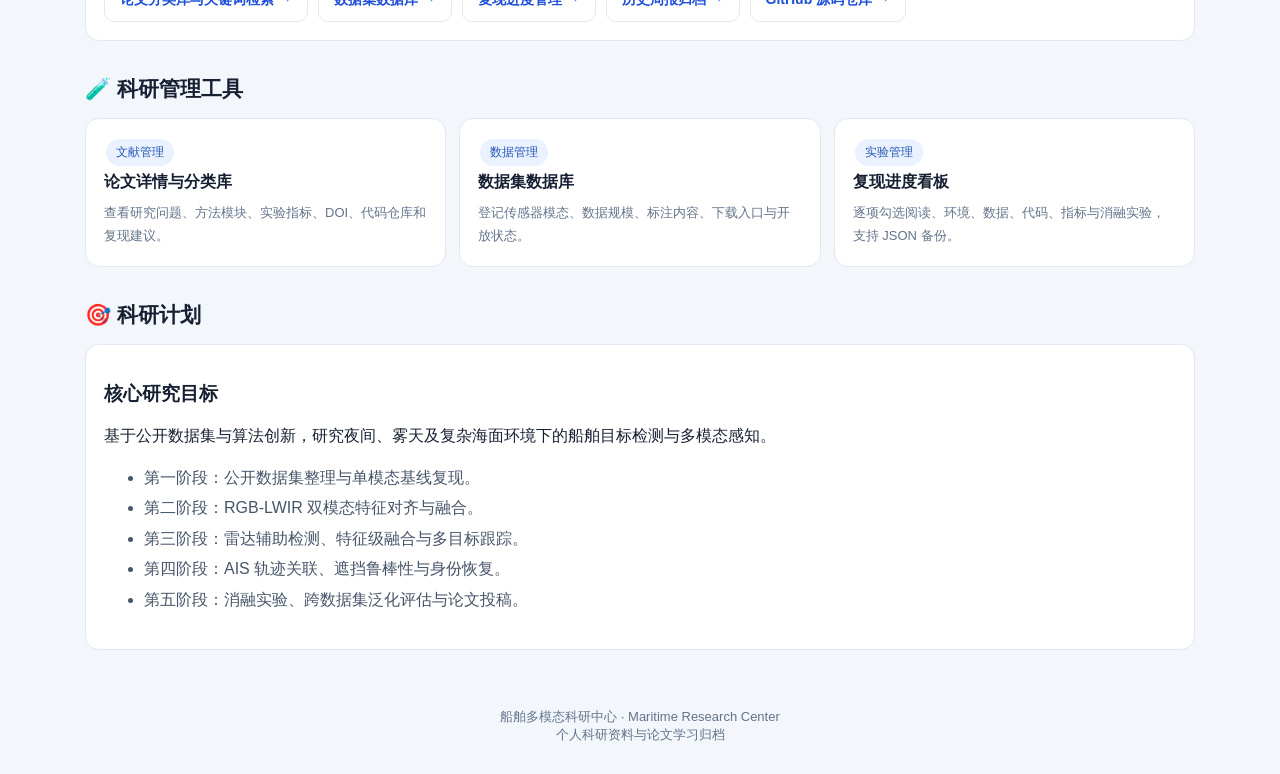
==== commit 9fc1ed65: "Polish navigation and reproduction tracker links" ====
--- a/index.html
+++ b/index.html
@@ -80,7 +80,8 @@
 <a class="category" href="datasets/index.html"><span class="tag">数据管理</span><h3>数据集数据库</h3><p>登记传感器模态、数据规模、标注内容、下载入口与开放状态。</p></a>
 <a class="category" href="progress/index.html"><span class="tag">实验管理</span><h3>复现进度看板</h3><p>逐项勾选阅读、环境、数据、代码、指标与消融实验，支持 JSON 备份。</p></a>
 </div>
-\n<h2 class="section" id="plan">🎯 科研计划</h2>
+
+<h2 class="section" id="plan">🎯 科研计划</h2>
 <section class="panel">
 <h3>核心研究目标</h3>
 <p>基于公开数据集与算法创新，研究夜间、雾天及复杂海面环境下的船舶目标检测与多模态感知。</p>
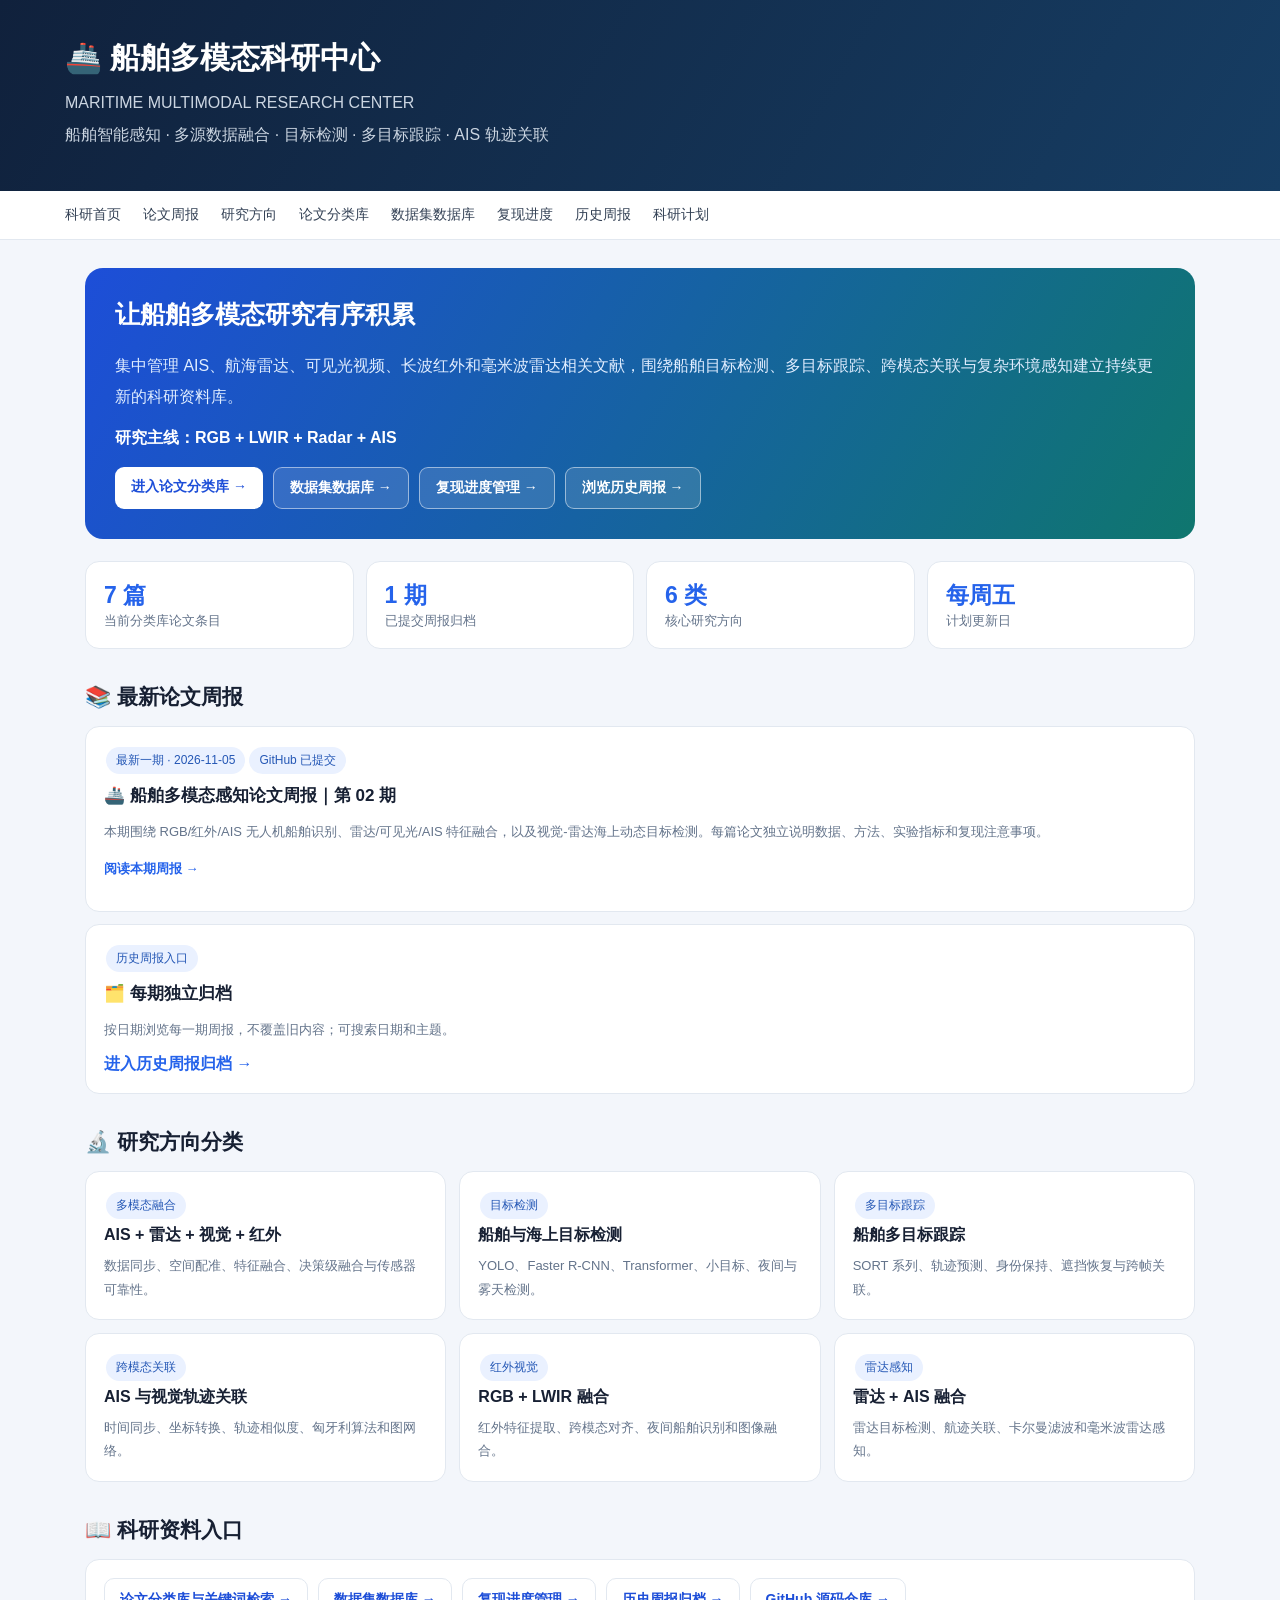
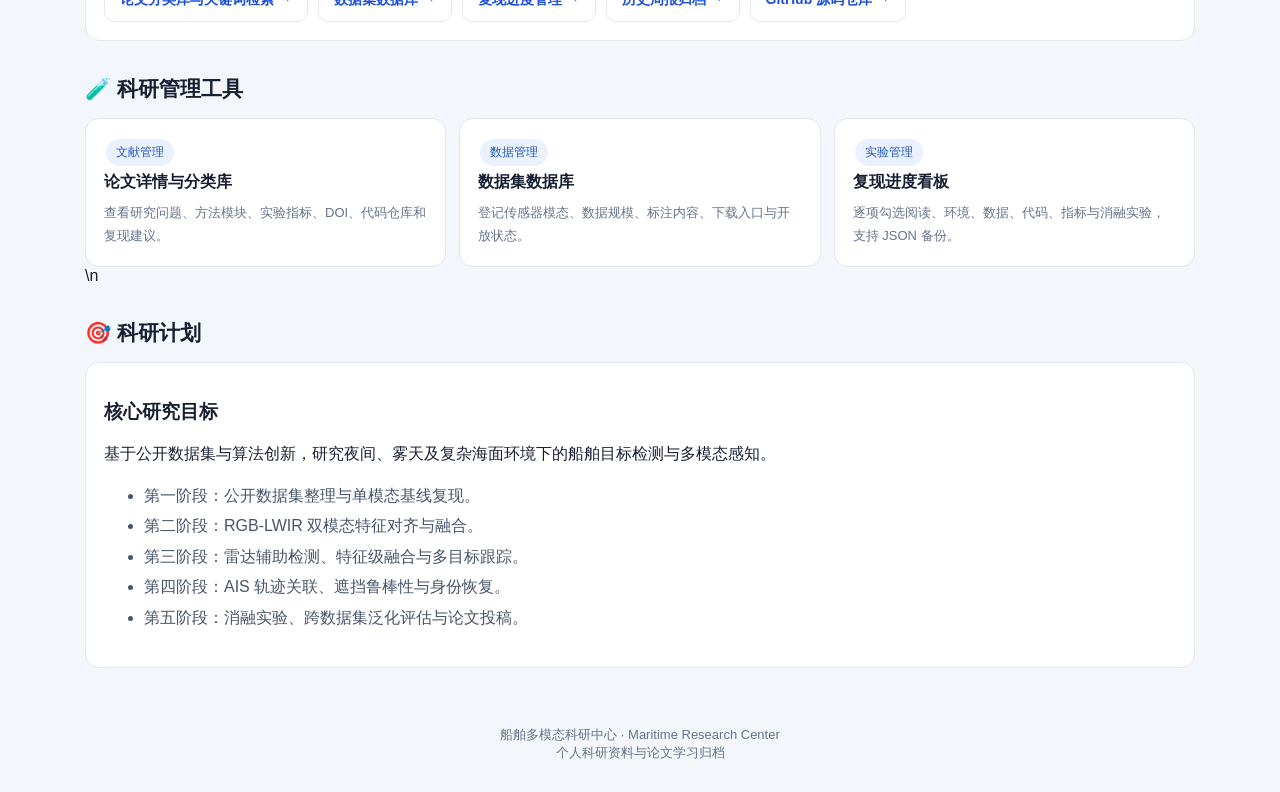
==== commit f9975c3e: "Correct FVessel reproduction metrics and dataset details" ====
--- a/index.html
+++ b/index.html
@@ -80,8 +80,7 @@
 <a class="category" href="datasets/index.html"><span class="tag">数据管理</span><h3>数据集数据库</h3><p>登记传感器模态、数据规模、标注内容、下载入口与开放状态。</p></a>
 <a class="category" href="progress/index.html"><span class="tag">实验管理</span><h3>复现进度看板</h3><p>逐项勾选阅读、环境、数据、代码、指标与消融实验，支持 JSON 备份。</p></a>
 </div>
-
-<h2 class="section" id="plan">🎯 科研计划</h2>
+\n<h2 class="section" id="plan">🎯 科研计划</h2>
 <section class="panel">
 <h3>核心研究目标</h3>
 <p>基于公开数据集与算法创新，研究夜间、雾天及复杂海面环境下的船舶目标检测与多模态感知。</p>
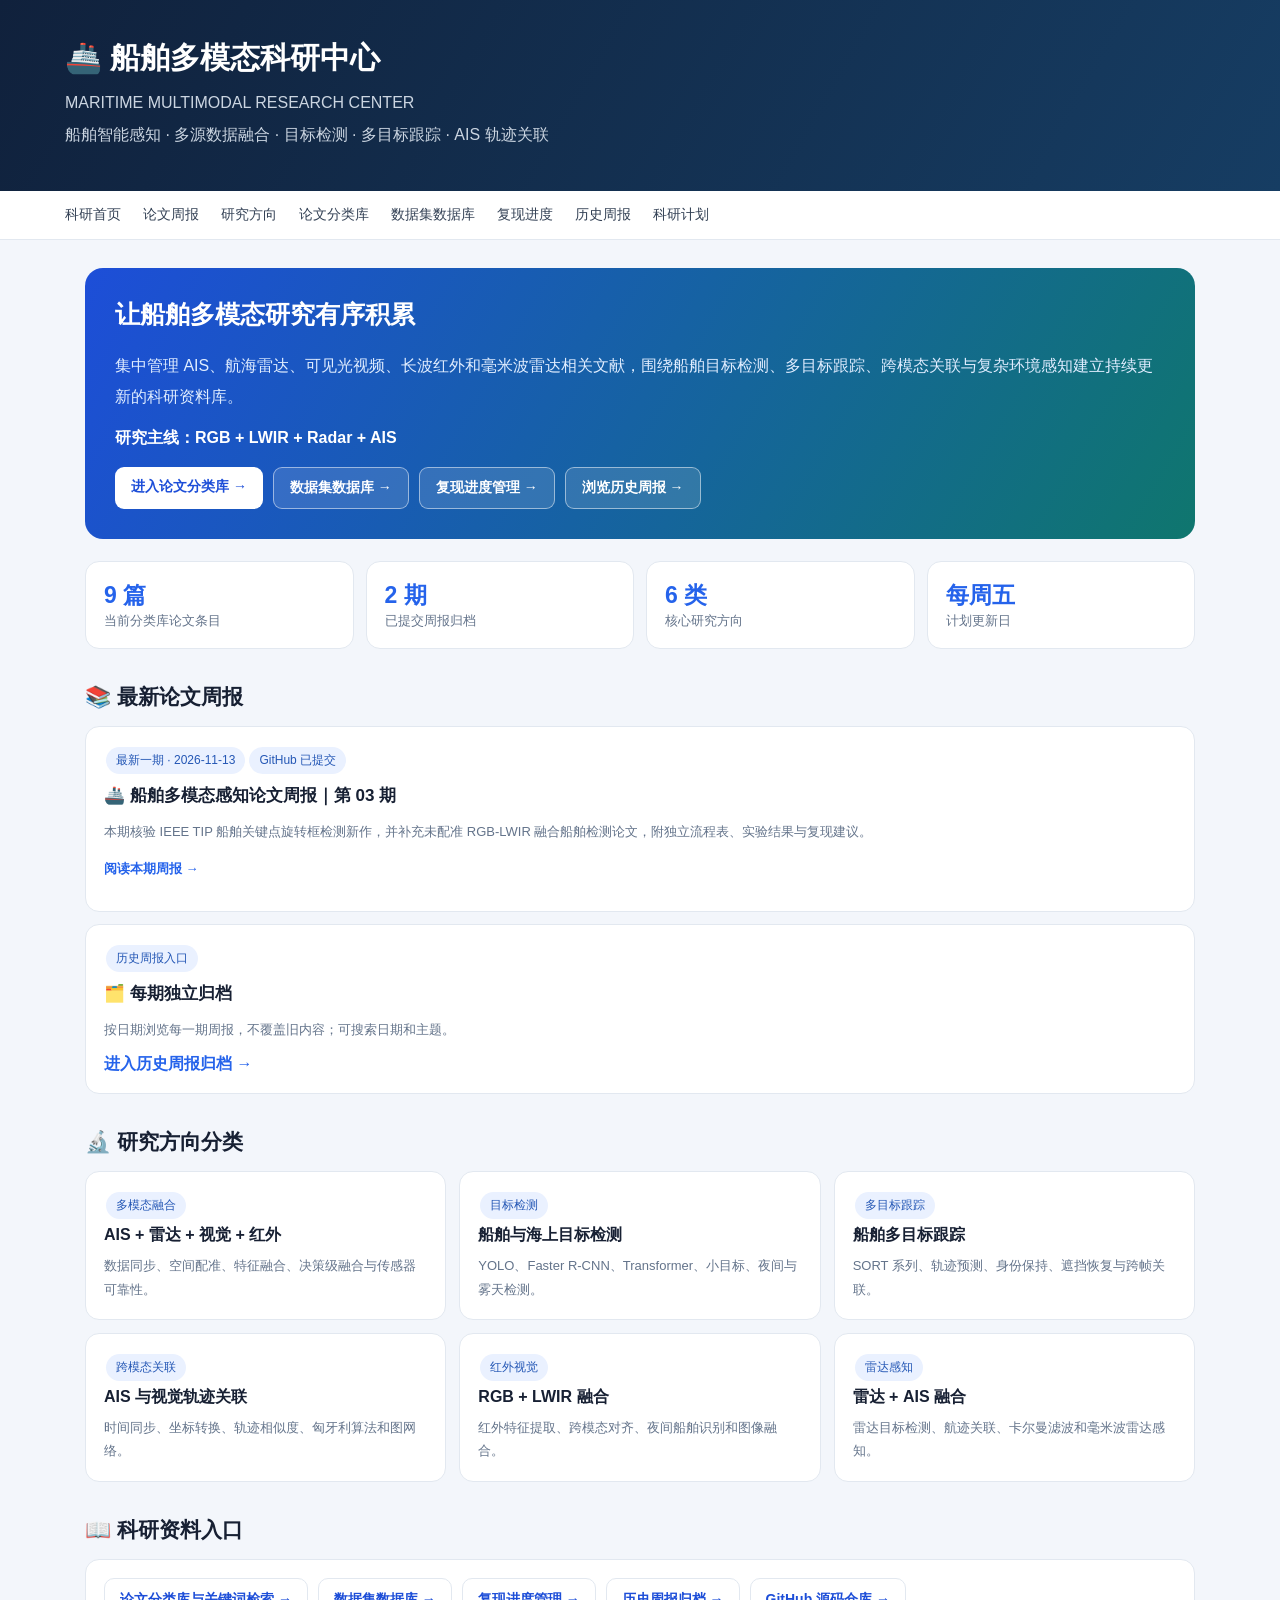
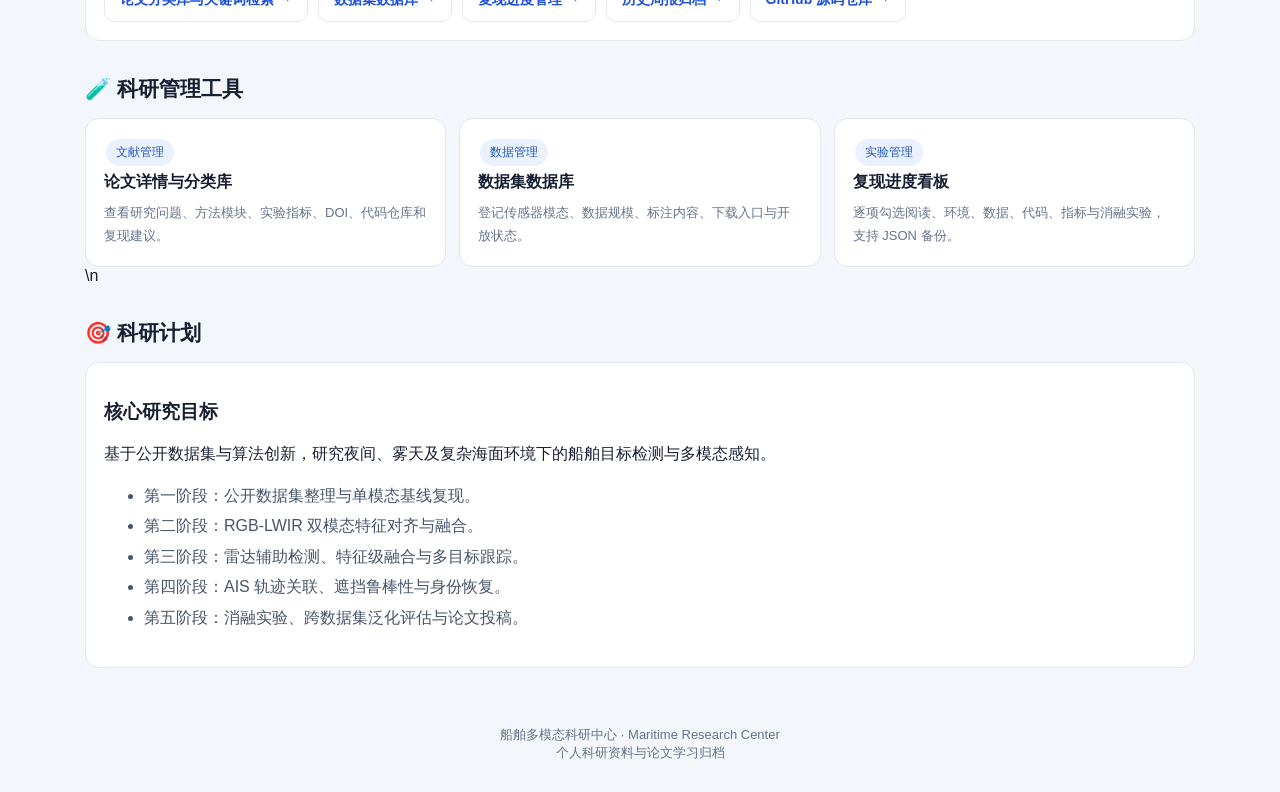
==== commit d37e3ed8: "Update index.html for 2026-11-13 maritime report" ====
--- a/index.html
+++ b/index.html
@@ -40,18 +40,18 @@
 <div class="actions"><a href="papers/index.html">进入论文分类库 →</a><a class="secondary" href="datasets/index.html">数据集数据库 →</a><a class="secondary" href="progress/index.html">复现进度管理 →</a><a class="secondary" href="reports/index.html">浏览历史周报 →</a></div>
 </section>
 <div class="stats">
-<div class="stat"><strong>7 篇</strong><span>当前分类库论文条目</span></div>
-<div class="stat"><strong>1 期</strong><span>已提交周报归档</span></div>
+<div class="stat"><strong>9 篇</strong><span>当前分类库论文条目</span></div>
+<div class="stat"><strong>2 期</strong><span>已提交周报归档</span></div>
 <div class="stat"><strong>6 类</strong><span>核心研究方向</span></div>
 <div class="stat"><strong>每周五</strong><span>计划更新日</span></div>
 </div>
 
 <h2 class="section" id="weekly">📚 最新论文周报</h2>
 <section class="report">
-<span class="tag">最新一期 · 2026-11-05</span><span class="tag">GitHub 已提交</span>
-<h3>🚢 船舶多模态感知论文周报｜第 02 期</h3>
-<p>本期围绕 RGB/红外/AIS 无人机船舶识别、雷达/可见光/AIS 特征融合，以及视觉-雷达海上动态目标检测。每篇论文独立说明数据、方法、实验指标和复现注意事项。</p>
-<p><a href="reports/2026-11-05.html">阅读本期周报 →</a></p>
+<span class="tag">最新一期 · 2026-11-13</span><span class="tag">GitHub 已提交</span>
+<h3>🚢 船舶多模态感知论文周报｜第 03 期</h3>
+<p>本期核验 IEEE TIP 船舶关键点旋转框检测新作，并补充未配准 RGB-LWIR 融合船舶检测论文，附独立流程表、实验结果与复现建议。</p>
+<p><a href="reports/2026-11-13.html">阅读本期周报 →</a></p>
 </section>
 <section class="report">
 <span class="tag">历史周报入口</span>
